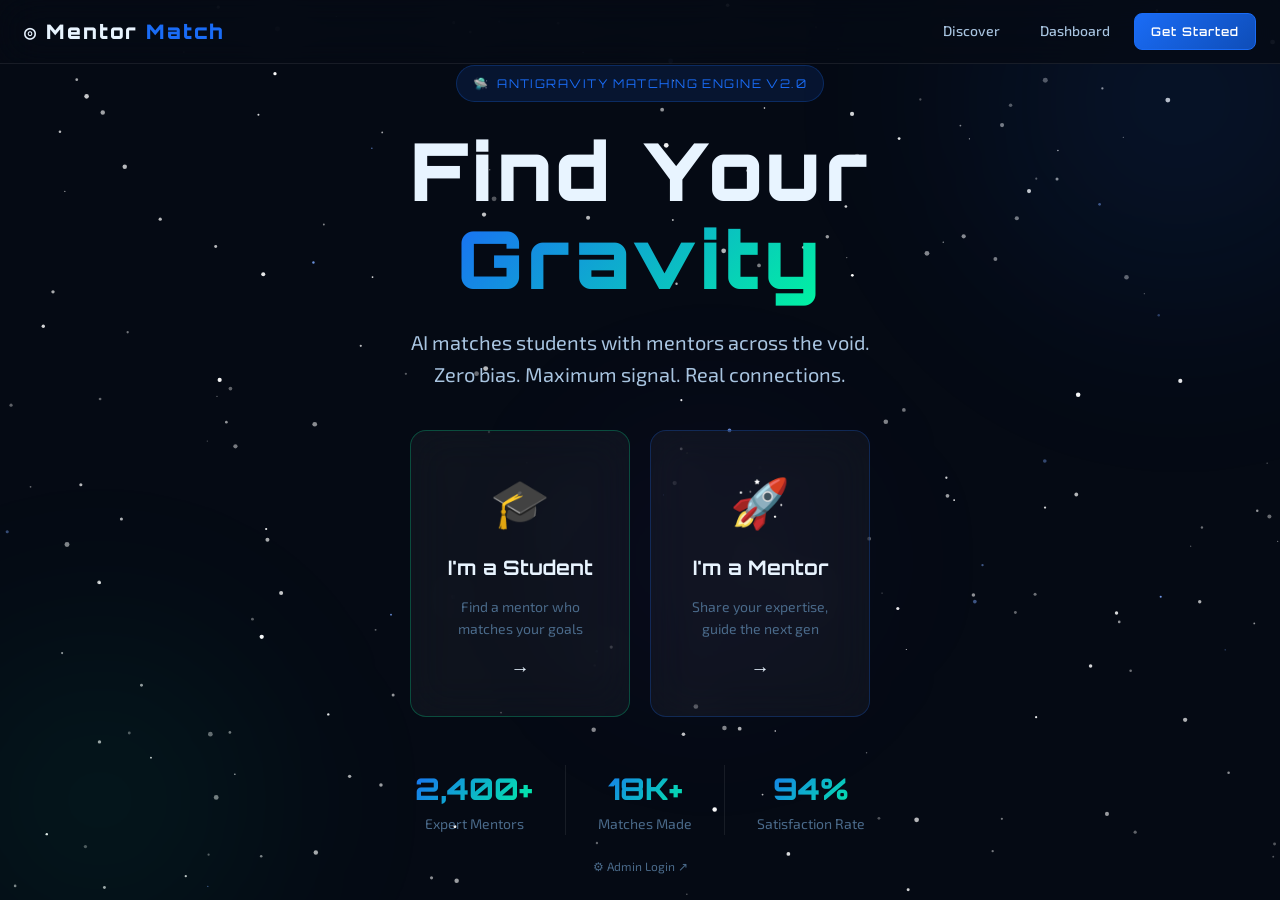
==== dashboard.html @ f8fc59b9 "cma" ====
<!DOCTYPE html>
<html lang="en">
<head>
  <meta charset="UTF-8"/>
  <meta name="viewport" content="width=device-width, initial-scale=1.0"/>
  <title>Dashboard — MentorMatch Orbit</title>
  <meta name="description" content="Your personal MentorMatch Orbit dashboard."/>
  <link rel="preconnect" href="https://fonts.googleapis.com"/>
  <link href="https://fonts.googleapis.com/css2?family=Orbitron:wght@400;600;700;800;900&family=Exo+2:wght@300;400;500;600;700&display=swap" rel="stylesheet"/>
  <link rel="stylesheet" href="styles/global.css"/>
  <link rel="stylesheet" href="styles/animations.css"/>
  <link rel="stylesheet" href="styles/components.css"/>
  <link rel="stylesheet" href="styles/dashboard.css"/>
  <link rel="stylesheet" href="styles/chat.css"/>
</head>
<body>
<a href="#main-content" class="skip-link">Skip to main content</a>
<div id="toast-container" aria-live="polite"></div>

<!-- Chat Drawer -->
<div id="chat-overlay" class="chat-overlay" aria-hidden="true"></div>
<aside id="chat-drawer" class="chat-drawer" role="dialog" aria-modal="true" aria-label="Chat">
  <div class="chat-header">
    <button class="chat-close" id="chat-close-btn" aria-label="Close chat">←</button>
    <div class="msg-avatar" id="chat-mentor-avatar" style="background:var(--deep-purple)">M</div>
    <div class="chat-mentor-info">
      <div class="chat-mentor-name" id="chat-mentor-name">Mentor</div>
      <div class="chat-mentor-role" id="chat-mentor-role"></div>
      <div class="chat-status-row">
        <span class="status-dot status-online" id="chat-status-dot"></span>
        <span style="font-size:.75rem;color:var(--stellar-muted)">Online</span>
      </div>
    </div>
    <div class="chat-header-actions">
      <button class="chat-clear-btn" id="chat-clear-btn" aria-label="Clear chat history">Clear</button>
    </div>
  </div>
  <div class="chat-messages" id="chat-messages"></div>
  <div class="chat-input-area">
    <textarea class="chat-input" id="chat-input" rows="1"
      placeholder="Type a message… (Enter to send)" aria-label="Message input"></textarea>
    <button class="chat-send-btn" id="chat-send-btn" aria-label="Send message">↗</button>
  </div>
</aside>

<!-- Header -->
<header class="site-header" role="banner">
  <a href="index.html" class="logo">◎ Mentor<span>Match</span></a>
  <nav class="site-nav" aria-label="Main navigation">
    <a href="discover.html"  class="nav-link">Discover</a>
    <a href="dashboard.html" class="nav-link active">Dashboard</a>
    <div style="position:relative">
      <button class="notif-bell" id="notif-bell" aria-label="Notifications" aria-haspopup="true">
        🔔<span class="notif-count" id="notif-count" style="display:none">0</span>
      </button>
      <div class="notif-dropdown" id="notif-dropdown" role="menu">
        <div class="notif-header">Notifications</div>
        <div id="notif-list"><div style="padding:16px;color:var(--stellar-muted);font-size:.85rem">No new notifications</div></div>
      </div>
    </div>
    <button class="btn btn-secondary btn-sm" id="logout-btn">Logout</button>
  </nav>
</header>

<div class="page-wrapper">
  <div class="app-shell">
    <!-- Sidebar -->
    <nav class="sidebar" id="sidebar" aria-label="Dashboard navigation">
      <div class="sidebar-avatar-section" id="sidebar-avatar-section">
        <div class="sidebar-avatar-wrapper">
          <div class="avatar" id="sidebar-avatar" style="background:var(--deep-purple)">U</div>
          <div class="orbit-ring" aria-hidden="true"></div>
        </div>
        <div class="sidebar-avatar-info">
          <div class="sidebar-user-name" id="sidebar-name">Loading…</div>
          <div class="sidebar-user-role" id="sidebar-role"></div>
        </div>
      </div>

      <ul class="sidebar-nav" role="list">
        <li><a href="dashboard.html" class="sidebar-nav-item active" aria-current="page">
          <span class="sidebar-nav-icon">🏠</span>
          <span class="sidebar-label">Dashboard</span>
        </a></li>
        <li><a href="discover.html" class="sidebar-nav-item">
          <span class="sidebar-nav-icon">🔭</span>
          <span class="sidebar-label">Discover</span>
        </a></li>
        <li><button class="sidebar-nav-item w-full" id="sidebar-messages-btn" style="text-align:left">
          <span class="sidebar-nav-icon">💬</span>
          <span class="sidebar-label">Messages</span>
          <span class="sidebar-nav-badge" id="sidebar-unread" style="display:none">0</span>
        </button></li>
        <li><button class="sidebar-nav-item w-full" id="sidebar-saved-btn" style="text-align:left">
          <span class="sidebar-nav-icon">★</span>
          <span class="sidebar-label">Saved Mentors</span>
        </button></li>
      </ul>

      <!-- Availability toggle (mentor only) -->
      <div id="avail-toggle-wrap" style="padding:0 16px 16px;display:none">
        <div class="divider"></div>
        <label class="toggle-switch">
          <input type="checkbox" class="toggle-input" id="avail-toggle" checked/>
          <span class="toggle-track"></span>
          <span class="toggle-label sidebar-label">Available for Mentoring</span>
        </label>
      </div>

      <button class="sidebar-collapse-btn" id="collapse-btn" aria-label="Collapse sidebar">
        <span>◀</span><span class="sidebar-label"> Collapse</span>
      </button>
    </nav>

    <!-- Main Content -->
    <main class="main-content" id="main-content">
      <!-- Welcome banner -->
      <div class="welcome-banner" id="welcome-banner">
        <div class="welcome-title">Welcome back, <span id="welcome-name">Explorer</span> 👋</div>
        <div class="welcome-sub" id="welcome-sub">Here's your mission control.</div>
        <div style="display:flex;gap:16px;margin-top:16px;flex-wrap:wrap">
          <span class="badge badge-blue" id="online-badge">
            🟢 <span id="online-mentor-count">…</span> mentors online
          </span>
          <span class="badge badge-green" id="match-badge" style="display:none">
            🎯 <span id="match-count-badge">0</span> matches found
          </span>
        </div>
      </div>

      <!-- Profile Completion -->
      <div class="completion-card" style="margin-bottom:var(--space-8)">
        <div class="completion-header">
          <h2 class="section-title" style="font-size:1rem">Profile Completion</h2>
          <span class="completion-pct" id="completion-pct">0%</span>
        </div>
        <div class="progress-track"><div class="progress-fill" id="completion-bar" style="width:0%"></div></div>
        <p style="font-size:.8rem;color:var(--stellar-muted);margin-top:8px" id="completion-hint"></p>
      </div>

      <!-- Stats row -->
      <div class="stats-grid" id="stats-grid" style="margin-bottom:var(--space-8)"></div>

      <!-- Top Match Spotlight (student only) -->
      <div id="top-match-section" style="margin-bottom:var(--space-8);display:none">
        <div class="section-header">
          <h2 class="section-title">⭐ Top Match</h2>
          <a href="discover.html" class="btn btn-secondary btn-sm">View All →</a>
        </div>
        <div id="top-match-card"></div>
      </div>

      <!-- Mentor: pending requests (mentor only) -->
      <div id="mentor-requests-section" style="margin-bottom:var(--space-8);display:none">
        <div class="section-header">
          <h2 class="section-title">📥 Connection Requests</h2>
        </div>
        <div id="mentor-requests-list"></div>
      </div>

      <!-- Saved Mentors -->
      <div id="saved-section" style="margin-bottom:var(--space-8)">
        <div class="section-header">
          <h2 class="section-title">★ Saved Mentors</h2>
          <a href="discover.html" class="btn btn-secondary btn-sm">Browse →</a>
        </div>
        <div class="saved-list" id="saved-list"></div>
      </div>

      <!-- Recent Messages -->
      <div id="messages-section" style="margin-bottom:var(--space-8)">
        <div class="section-header">
          <h2 class="section-title">💬 Recent Messages</h2>
        </div>
        <div class="msg-preview-list" id="msg-preview-list"></div>
      </div>

      <!-- Profile editor -->
      <div style="margin-bottom:var(--space-8)">
        <div class="section-header">
          <h2 class="section-title">👤 My Profile</h2>
          <button class="btn btn-secondary btn-sm" id="edit-profile-btn">Edit</button>
        </div>
        <div class="glass" style="padding:var(--space-6)" id="profile-display"></div>
      </div>
    </main>
  </div>
</div>

<script type="module">
import { requireAuth, logout } from './js/auth.js';
import { getCurrentUser, getUser, getUserList, getStudentMatches, getMentorMatches,
         saveUser, countUnread } from './js/store.js';
import { rankMentors, getLimitedMatchesWarning } from './js/matcher.js';
import { createMentorCard, showToast, createEmptyState, animateCounter, updateNotifBell } from './js/ui.js';
import { initChat } from './js/chat.js';
import { init, checkUrlParams, startStatusCycle } from './js/main.js';
import { initials, stringToColor, formatDate, timeAgo, isWithinDays } from './js/utils.js';

const user = requireAuth('index.html');
if (!user) throw new Error('Not authenticated');

await init();
checkUrlParams();
initChat();

const profile = user.profile ?? {};
const isMentor = user.role === 'mentor';

// ── Sidebar ──
document.getElementById('sidebar-avatar').textContent = initials(profile.name ?? '');
document.getElementById('sidebar-avatar').style.background = profile.avatarColor ?? stringToColor(user.email);
document.getElementById('sidebar-name').textContent = profile.name ?? user.email;
document.getElementById('sidebar-role').textContent = isMentor ? `${profile.role ?? ''} @ ${profile.company ?? ''}` : `Student · ${profile.field ?? ''}`;

// Availability toggle (mentor)
if (isMentor) {
  document.getElementById('avail-toggle-wrap').style.display = 'block';
  const tog = document.getElementById('avail-toggle');
  tog.checked = profile.onlineStatus !== 'offline';
  tog.addEventListener('change', () => {
    profile.onlineStatus = tog.checked ? 'online' : 'offline';
    user.profile = profile;
    saveUser(user);
    showToast('Status Updated', tog.checked ? 'You appear Online' : 'You appear Offline',
      tog.checked ? 'success' : 'info');
  });
}

// ── Welcome banner ──
document.getElementById('welcome-name').textContent = (profile.name ?? 'Explorer').split(' ')[0];
document.getElementById('welcome-sub').textContent = isMentor
  ? 'Your mentoring command center.'
  : 'Find your perfect mentor and launch your career.';

// Online count
const onlineCount = getUserList('mentor').filter(m => m.profile?.onlineStatus === 'online').length;
document.getElementById('online-mentor-count').textContent = onlineCount;

// ── Profile Completion ──
function calcCompletion(u) {
  const p = u.profile ?? {};
  const fields = isMentor
    ? ['name','role','company','expertise','bio','timezone','mentoringStyle']
    : ['name','field','goals','skillsWanted','bio','timezone','preferredStyle'];
  const filled = fields.filter(f => {
    const v = p[f];
    return Array.isArray(v) ? v.length > 0 : !!v;
  }).length;
  return Math.round((filled / fields.length) * 100);
}
const pct = calcCompletion(user);
document.getElementById('completion-pct').textContent = pct + '%';
document.getElementById('completion-bar').style.width = pct + '%';
document.getElementById('completion-hint').textContent = pct < 100
  ? `Complete your profile to improve match quality (${100-pct}% remaining).`
  : 'Profile complete! 🎉';

// ── Stats ──
const statsGrid = document.getElementById('stats-grid');
const mentors = getUserList('mentor');
const matches = isMentor ? getMentorMatches(user.email) : getStudentMatches(user.email);
const unread  = countUnread(user.email);

const statsData = isMentor
  ? [
      { icon:'👥', num: matches.length,  label:'Active Connections', color:'blue' },
      { icon:'💬', num: unread,           label:'Unread Messages',    color:'green' },
      { icon:'⭐', num: profile.capacity ?? 0, label:'Mentor Capacity', color:'purple' },
      { icon:'📅', num: profile.availabilityHrs ?? 0, label:'Hours / Week', color:'blue' },
    ]
  : [
      { icon:'🔭', num: mentors.length,   label:'Mentors Available',  color:'blue' },
      { icon:'🎯', num: matches.length,   label:'My Matches',         color:'green' },
      { icon:'💬', num: unread,           label:'Unread Messages',    color:'purple' },
      { icon:'★',  num: (profile.savedMentors ?? []).length, label:'Saved Mentors', color:'blue' },
    ];

for (const s of statsData) {
  const card = document.createElement('div');
  card.className = 'stat-card';
  card.innerHTML = `
    <div class="stat-icon" style="background:var(--${s.color === 'blue' ? 'nebula-blue' : s.color === 'green' ? 'aurora-green' : 'deep-purple'}-dim)">${s.icon}</div>
    <div class="stat-number" id="stat-n-${s.label.replace(/\s/g,'')}">0</div>
    <div class="stat-label">${s.label}</div>
  `;
  statsGrid.appendChild(card);
  animateCounter(card.querySelector('.stat-number'), s.num);
}

// Match count badge
if (!isMentor && matches.length > 0) {
  document.getElementById('match-badge').style.display = '';
  document.getElementById('match-count-badge').textContent = matches.length;
}

// ── Top Match (student) ──
if (!isMentor) {
  const ranked = rankMentors(user, mentors);
  if (ranked.length > 0) {
    document.getElementById('top-match-section').style.display = 'block';
    const topCard = createMentorCard(ranked[0], ranked[0].match, user);
    topCard.classList.add('spotlight-card');
    document.getElementById('top-match-card').appendChild(topCard);
    const warn = getLimitedMatchesWarning(ranked[0].match.score);
    if (warn) showToast('Limited Matches', warn, 'warning', 7000);
  }
}

// ── Mentor Requests (mentor) ──
if (isMentor) {
  document.getElementById('mentor-requests-section').style.display = 'block';
  const reqList = document.getElementById('mentor-requests-list');
  const myMatches = getMentorMatches(user.email);
  if (myMatches.length === 0) {
    reqList.appendChild(createEmptyState('No requests yet', 'Students will appear here when they connect.'));
  } else {
    myMatches.slice(0,5).forEach(m => {
      const item = document.createElement('div');
      item.className = 'saved-item';
      item.innerHTML = `
        <div class="avatar" style="background:var(--nebula-blue)">${initials(m.studentEmail)}</div>
        <div class="saved-item-info">
          <div class="saved-item-name">${m.studentEmail}</div>
          <div class="saved-item-role">${timeAgo(m.initiatedAt)} · ${m.score}% match</div>
        </div>
        <span class="badge badge-${m.status==='active'?'green':'amber'}">${m.status}</span>
      `;
      reqList.appendChild(item);
    });
  }
}

// ── Saved Mentors ──
const savedList = document.getElementById('saved-list');
const savedEmails = profile.savedMentors ?? [];
if (savedEmails.length === 0) {
  savedList.appendChild(createEmptyState('No saved mentors yet', 'Bookmark mentors on the Discover page.'));
} else {
  savedEmails.forEach(email => {
    const mentor = getUser(email);
    if (!mentor) return;
    const mp = mentor.profile ?? mentor;
    const item = document.createElement('div');
    item.className = 'saved-item';
    item.innerHTML = `
      <div class="avatar" style="background:${mp.avatarColor ?? 'var(--nebula-blue)'}">${initials(mp.name)}</div>
      <div class="saved-item-info">
        <div class="saved-item-name">${mp.name}</div>
        <div class="saved-item-role">${mp.role ?? ''} @ ${mp.company ?? ''}</div>
      </div>
      <button class="btn btn-primary btn-sm chat-saved-btn" data-email="${email}" aria-label="Message ${mp.name}">💬</button>
    `;
    item.querySelector('.chat-saved-btn').addEventListener('click', () => {
      document.dispatchEvent(new CustomEvent('openChat', { detail: { mentorEmail: email } }));
    });
    savedList.appendChild(item);
  });
}

// ── Recent Messages ──
const msgList = document.getElementById('msg-preview-list');
const { read: storeRead } = (() => {
  // Inline read since we need raw access
  function read(key, fb = null) {
    try { const r = localStorage.getItem(key); return r ? JSON.parse(r) : fb; } catch { return fb; }
  }
  return { read };
})();
const allThreads = storeRead('mm_messages', {});
const userThreads = Object.entries(allThreads).filter(([tid]) => tid.includes(user.email.toLowerCase()));
if (userThreads.length === 0) {
  msgList.appendChild(createEmptyState('No messages yet', 'Send a message to a mentor to get started.'));
} else {
  userThreads.slice(0, 5).forEach(([tid, msgs]) => {
    const last = msgs[msgs.length - 1];
    if (!last) return;
    const otherEmail = tid.replace(user.email.toLowerCase(), '').replace('__','');
    const other = getUser(otherEmail);
    const op = other?.profile ?? other ?? {};
    const unreadCount = msgs.filter(m => m.senderEmail !== user.email && !m.read).length;
    const item = document.createElement('div');
    item.className = 'msg-preview-item';
    item.innerHTML = `
      <div class="avatar" style="background:${op.avatarColor ?? 'var(--deep-purple)'}">${initials(op.name ?? otherEmail)}</div>
      <div class="msg-preview-text">
        <div class="msg-preview-name">${op.name ?? otherEmail}${unreadCount ? `<span class="badge badge-red" style="margin-left:8px">${unreadCount}</span>` : ''}</div>
        <div class="msg-preview-excerpt">${last.text ?? ''}</div>
      </div>
      <div class="msg-preview-time">${timeAgo(last.sentAt)}</div>
    `;
    item.addEventListener('click', () => {
      document.dispatchEvent(new CustomEvent('openChat', { detail: { mentorEmail: otherEmail } }));
    });
    msgList.appendChild(item);
  });
}

// ── Profile display (inline-editable) ──
const profileDisplay = document.getElementById('profile-display');
profileDisplay.innerHTML = `
  <div style="display:flex;align-items:center;gap:16px;margin-bottom:20px">
    <div class="avatar avatar-lg" style="background:${profile.avatarColor ?? stringToColor(user.email)}">${initials(profile.name ?? '')}</div>
    <div>
      <div style="font-family:var(--font-heading);font-size:1.1rem;color:var(--stellar-white)">${profile.name ?? ''}</div>
      <div style="font-size:.85rem;color:var(--stellar-muted)">${user.email}</div>
      ${isWithinDays(user.updatedAt, 7) ? '<span class="badge badge-green" style="margin-top:4px">Active this week</span>' : ''}
    </div>
  </div>
  <div style="display:grid;grid-template-columns:1fr 1fr;gap:12px;font-size:.9rem">
    ${isMentor ? `
      <div><span style="color:var(--stellar-muted)">Role:</span> <strong>${profile.role ?? '—'}</strong></div>
      <div><span style="color:var(--stellar-muted)">Company:</span> <strong>${profile.company ?? '—'}</strong></div>
      <div><span style="color:var(--stellar-muted)">Experience:</span> <strong>${profile.yearsExp ?? 0} years</strong></div>
      <div><span style="color:var(--stellar-muted)">Capacity:</span> <strong>${profile.capacity ?? 0} mentees</strong></div>
    ` : `
      <div><span style="color:var(--stellar-muted)">Field:</span> <strong>${profile.field ?? '—'}</strong></div>
      <div><span style="color:var(--stellar-muted)">Year:</span> <strong>${profile.year ?? '—'}</strong></div>
      <div><span style="color:var(--stellar-muted)">Availability:</span> <strong>${profile.availabilityHrs ?? 0}h/week</strong></div>
      <div><span style="color:var(--stellar-muted)">Style:</span> <strong>${profile.preferredStyle ?? '—'}</strong></div>
    `}
    <div style="grid-column:1/-1"><span style="color:var(--stellar-muted)">Timezone:</span> <strong>${profile.timezone ?? '—'}</strong></div>
    <div style="grid-column:1/-1"><span style="color:var(--stellar-muted)">Bio:</span> <span style="color:var(--stellar-dim)">${profile.bio ?? '—'}</span></div>
  </div>
`;

// Edit profile button → redirect to register pre-filled (simplified)
document.getElementById('edit-profile-btn').addEventListener('click', () => {
  showToast('Edit Profile', 'Inline editing coming in Phase 2. You can re-register to update.', 'info', 5000);
});

// ── Sidebar collapse ──
document.getElementById('collapse-btn').addEventListener('click', () => {
  document.getElementById('sidebar').classList.toggle('collapsed');
});

// ── Notification bell ──
document.getElementById('notif-bell').addEventListener('click', () => {
  document.getElementById('notif-dropdown').classList.toggle('open');
});
document.addEventListener('click', (e) => {
  if (!e.target.closest('#notif-bell') && !e.target.closest('#notif-dropdown')) {
    document.getElementById('notif-dropdown').classList.remove('open');
  }
});

// ── Logout ──
document.getElementById('logout-btn').addEventListener('click', () => logout());

// ── Notification bell count ──
updateNotifBell(countUnread(user.email));
const unreadBadge = document.getElementById('sidebar-unread');
if (unread > 0) { unreadBadge.style.display = 'flex'; unreadBadge.textContent = unread; }
</script>
</body>
</html>
---- styles/global.css ----
/* ═══════════════════════════════════════════════════════════════
   global.css — ANTIGRAVITY Design System
   MentorMatch Orbit — Zero-gravity space UI
   ═══════════════════════════════════════════════════════════════ */

/* ── Google Fonts ── */
@import url('https://fonts.googleapis.com/css2?family=Orbitron:wght@400;500;600;700;800;900&family=Exo+2:ital,wght@0,300;0,400;0,500;0,600;0,700;1,400&display=swap');

/* ── Design Tokens ── */
:root {
  /* Colors */
  --void-black:      #050a14;
  --void-black-2:    #080f1e;
  --void-black-3:    #0d1526;
  --nebula-blue:     #1a6cf6;
  --nebula-blue-dim: #1a6cf620;
  --nebula-blue-glow:#1a6cf640;
  --aurora-green:    #00f5a0;
  --aurora-green-dim:#00f5a020;
  --aurora-green-glow:#00f5a040;
  --stellar-white:   #e8f4ff;
  --stellar-dim:     #a8c4e0;
  --stellar-muted:   #4a6a8a;
  --deep-purple:     #7c3aed;
  --deep-purple-dim: #7c3aed20;
  --deep-purple-glow:#7c3aed40;
  --danger-red:      #ff4560;
  --warning-amber:   #f59e0b;
  --glass-bg:        rgba(255,255,255,0.04);
  --glass-border:    rgba(255,255,255,0.08);
  --glass-hover:     rgba(255,255,255,0.08);

  /* Typography */
  --font-heading: 'Orbitron', 'Courier New', monospace;
  --font-body:    'Exo 2', 'Arial', sans-serif;

  /* Font sizes */
  --text-xs:   0.75rem;    /* 12px */
  --text-sm:   0.875rem;   /* 14px */
  --text-base: 1rem;       /* 16px */
  --text-lg:   1.125rem;   /* 18px */
  --text-xl:   1.25rem;    /* 20px */
  --text-2xl:  1.5rem;     /* 24px */
  --text-3xl:  1.875rem;   /* 30px */
  --text-4xl:  2.25rem;    /* 36px */
  --text-5xl:  3rem;       /* 48px */
  --text-6xl:  3.75rem;    /* 60px */

  /* Spacing */
  --space-1:   0.25rem;
  --space-2:   0.5rem;
  --space-3:   0.75rem;
  --space-4:   1rem;
  --space-5:   1.25rem;
  --space-6:   1.5rem;
  --space-8:   2rem;
  --space-10:  2.5rem;
  --space-12:  3rem;
  --space-16:  4rem;
  --space-20:  5rem;
  --space-24:  6rem;

  /* Border radius */
  --radius-sm:  4px;
  --radius-md:  8px;
  --radius-lg:  12px;
  --radius-xl:  16px;
  --radius-2xl: 24px;
  --radius-full: 9999px;

  /* Shadows */
  --shadow-glow-blue:   0 0 20px var(--nebula-blue-glow), 0 0 60px var(--nebula-blue-dim);
  --shadow-glow-green:  0 0 20px var(--aurora-green-glow), 0 0 60px var(--aurora-green-dim);
  --shadow-glow-purple: 0 0 20px var(--deep-purple-glow), 0 0 60px var(--deep-purple-dim);
  --shadow-card:        0 8px 32px rgba(0,0,0,0.4), 0 2px 8px rgba(0,0,0,0.2);
  --shadow-card-hover:  0 20px 60px rgba(0,0,0,0.6), 0 0 40px var(--nebula-blue-dim);

  /* Transitions */
  --transition-fast:   0.15s cubic-bezier(.4,0,.2,1);
  --transition-base:   0.25s cubic-bezier(.4,0,.2,1);
  --transition-slow:   0.45s cubic-bezier(.4,0,.2,1);
  --transition-bounce: 0.35s cubic-bezier(.34,1.56,.64,1);

  /* Z-index layers */
  --z-base:    1;
  --z-dropdown:10;
  --z-sidebar: 20;
  --z-modal:   50;
  --z-overlay: 49;
  --z-toast:   100;
}

/* ── CSS Reset ── */
*, *::before, *::after {
  box-sizing: border-box;
  margin: 0;
  padding: 0;
}

html {
  scroll-behavior: smooth;
  -webkit-text-size-adjust: 100%;
  tab-size: 4;
}

body {
  font-family: var(--font-body);
  font-size: var(--text-base);
  line-height: 1.6;
  color: var(--stellar-white);
  background-color: var(--void-black);
  min-height: 100vh;
  overflow-x: hidden;
  -webkit-font-smoothing: antialiased;
  -moz-osx-font-smoothing: grayscale;
}

/* ── Skip-to-content (Accessibility) ── */
.skip-link {
  position: absolute;
  top: -100%;
  left: var(--space-4);
  background: var(--nebula-blue);
  color: var(--stellar-white);
  padding: var(--space-2) var(--space-4);
  border-radius: var(--radius-md);
  font-family: var(--font-body);
  font-weight: 600;
  z-index: var(--z-toast);
  transition: top var(--transition-fast);
  text-decoration: none;
}
.skip-link:focus {
  top: var(--space-4);
}

/* ── Typography ── */
h1, h2, h3, h4, h5, h6 {
  font-family: var(--font-heading);
  font-weight: 700;
  line-height: 1.2;
  letter-spacing: 0.05em;
  color: var(--stellar-white);
}

h1 { font-size: var(--text-4xl); }
h2 { font-size: var(--text-3xl); }
h3 { font-size: var(--text-2xl); }
h4 { font-size: var(--text-xl); }
h5 { font-size: var(--text-lg); }
h6 { font-size: var(--text-base); }

p {
  color: var(--stellar-dim);
  line-height: 1.7;
}

a {
  color: var(--nebula-blue);
  text-decoration: none;
  transition: color var(--transition-fast);
}
a:hover { color: var(--aurora-green); }
a:focus-visible {
  outline: 2px solid var(--nebula-blue);
  outline-offset: 3px;
  border-radius: var(--radius-sm);
}

ul, ol { list-style: none; }

img, video, canvas { display: block; max-width: 100%; }

button, input, select, textarea {
  font-family: inherit;
  font-size: inherit;
}

button {
  cursor: pointer;
  border: none;
  background: none;
}
button:focus-visible {
  outline: 2px solid var(--nebula-blue);
  outline-offset: 3px;
}

input, select, textarea {
  background: var(--glass-bg);
  border: 1px solid var(--glass-border);
  color: var(--stellar-white);
  border-radius: var(--radius-md);
  padding: var(--space-3) var(--space-4);
  transition: border-color var(--transition-fast), box-shadow var(--transition-fast);
  width: 100%;
}
input::placeholder,
textarea::placeholder {
  color: var(--stellar-muted);
}
input:focus,
select:focus,
textarea:focus {
  outline: none;
  border-color: var(--nebula-blue);
  box-shadow: 0 0 0 3px var(--nebula-blue-dim);
}
input[aria-invalid="true"],
textarea[aria-invalid="true"],
select[aria-invalid="true"] {
  border-color: var(--danger-red);
  box-shadow: 0 0 0 3px rgba(255,69,96,0.2);
}
select option {
  background: var(--void-black-3);
  color: var(--stellar-white);
}

label {
  display: block;
  font-size: var(--text-sm);
  font-weight: 500;
  color: var(--stellar-dim);
  margin-bottom: var(--space-2);
  letter-spacing: 0.03em;
}

/* ── Scrollbar ── */
::-webkit-scrollbar { width: 6px; height: 6px; }
::-webkit-scrollbar-track { background: var(--void-black-2); }
::-webkit-scrollbar-thumb {
  background: var(--stellar-muted);
  border-radius: var(--radius-full);
}
::-webkit-scrollbar-thumb:hover { background: var(--nebula-blue); }

/* ── Selection ── */
::selection {
  background: var(--nebula-blue-glow);
  color: var(--stellar-white);
}

/* ── Layout Utilities ── */
.container {
  width: 100%;
  max-width: 1400px;
  margin: 0 auto;
  padding: 0 var(--space-6);
}

.flex       { display: flex; }
.flex-col   { flex-direction: column; }
.items-center  { align-items: center; }
.justify-between { justify-content: space-between; }
.justify-center  { justify-content: center; }
.gap-2  { gap: var(--space-2); }
.gap-3  { gap: var(--space-3); }
.gap-4  { gap: var(--space-4); }
.gap-6  { gap: var(--space-6); }
.gap-8  { gap: var(--space-8); }

.grid { display: grid; }

.text-center { text-align: center; }
.text-right  { text-align: right; }

.w-full  { width: 100%; }
.h-full  { height: 100%; }
.hidden  { display: none !important; }
.sr-only {
  position: absolute;
  width: 1px; height: 1px;
  padding: 0; margin: -1px;
  overflow: hidden; clip: rect(0,0,0,0);
  white-space: nowrap; border: 0;
}

/* ── Glass Panel ── */
.glass {
  background: var(--glass-bg);
  backdrop-filter: blur(20px);
  -webkit-backdrop-filter: blur(20px);
  border: 1px solid var(--glass-border);
  border-radius: var(--radius-xl);
}

/* ── Divider ── */
.divider {
  height: 1px;
  background: linear-gradient(90deg, transparent, var(--glass-border), transparent);
  margin: var(--space-6) 0;
}

/* ── Badge ── */
.badge {
  display: inline-flex;
  align-items: center;
  gap: var(--space-1);
  padding: var(--space-1) var(--space-3);
  border-radius: var(--radius-full);
  font-size: var(--text-xs);
  font-weight: 600;
  letter-spacing: 0.05em;
  text-transform: uppercase;
}
.badge-blue   { background: var(--nebula-blue-dim); color: var(--nebula-blue); border: 1px solid var(--nebula-blue-glow); }
.badge-green  { background: var(--aurora-green-dim); color: var(--aurora-green); border: 1px solid var(--aurora-green-glow); }
.badge-purple { background: var(--deep-purple-dim); color: var(--deep-purple); border: 1px solid var(--deep-purple-glow); }
.badge-red    { background: rgba(255,69,96,0.15); color: var(--danger-red); border: 1px solid rgba(255,69,96,0.3); }
.badge-amber  { background: rgba(245,158,11,0.15); color: var(--warning-amber); border: 1px solid rgba(245,158,11,0.3); }

/* ── Chip / Tag ── */
.chip {
  display: inline-flex;
  align-items: center;
  gap: var(--space-1);
  padding: 2px var(--space-3);
  background: var(--glass-bg);
  border: 1px solid var(--glass-border);
  border-radius: var(--radius-full);
  font-size: var(--text-xs);
  color: var(--stellar-dim);
  transition: all var(--transition-fast);
  cursor: pointer;
  user-select: none;
}
.chip:hover, .chip.active {
  background: var(--nebula-blue-dim);
  border-color: var(--nebula-blue);
  color: var(--nebula-blue);
}
.chip.highlight {
  background: var(--aurora-green-dim);
  border-color: var(--aurora-green);
  color: var(--aurora-green);
}

/* ── Avatar ── */
.avatar {
  width: 48px; height: 48px;
  border-radius: var(--radius-full);
  display: flex; align-items: center; justify-content: center;
  font-family: var(--font-heading);
  font-weight: 700;
  font-size: var(--text-sm);
  color: var(--stellar-white);
  flex-shrink: 0;
  position: relative;
}
.avatar-lg { width: 72px; height: 72px; font-size: var(--text-xl); }
.avatar-xl { width: 96px; height: 96px; font-size: var(--text-2xl); }

/* ── Status Dot ── */
.status-dot {
  width: 10px; height: 10px;
  border-radius: var(--radius-full);
  border: 2px solid var(--void-black);
  flex-shrink: 0;
}
.status-online  { background: var(--aurora-green); }
.status-away    { background: var(--warning-amber); }
.status-offline { background: var(--stellar-muted); }

/* ── Progress Bar ── */
.progress-track {
  height: 4px;
  background: var(--glass-border);
  border-radius: var(--radius-full);
  overflow: hidden;
}
.progress-fill {
  height: 100%;
  border-radius: var(--radius-full);
  background: linear-gradient(90deg, var(--nebula-blue), var(--aurora-green));
  transition: width 0.8s cubic-bezier(.4,0,.2,1);
}

/* ── Notification Bell ── */
.notif-bell {
  position: relative;
  display: inline-flex;
  align-items: center;
  justify-content: center;
  width: 40px; height: 40px;
  border-radius: var(--radius-full);
  background: var(--glass-bg);
  border: 1px solid var(--glass-border);
  color: var(--stellar-dim);
  transition: all var(--transition-fast);
  cursor: pointer;
}
.notif-bell:hover {
  color: var(--stellar-white);
  border-color: var(--nebula-blue);
  box-shadow: var(--shadow-glow-blue);
}
.notif-count {
  position: absolute;
  top: -4px; right: -4px;
  min-width: 18px; height: 18px;
  background: var(--danger-red);
  color: #fff;
  border-radius: var(--radius-full);
  font-size: 10px;
  font-weight: 700;
  display: flex; align-items: center; justify-content: center;
  padding: 0 4px;
  border: 2px solid var(--void-black);
}

/* ── Toast Container ── */
#toast-container {
  position: fixed;
  bottom: var(--space-6);
  right: var(--space-6);
  z-index: var(--z-toast);
  display: flex;
  flex-direction: column;
  gap: var(--space-3);
  pointer-events: none;
}

/* ── Site Header ── */
.site-header {
  position: fixed;
  top: 0; left: 0; right: 0;
  height: 64px;
  z-index: var(--z-sidebar);
  background: rgba(5,10,20,0.8);
  backdrop-filter: blur(20px);
  border-bottom: 1px solid var(--glass-border);
  display: flex;
  align-items: center;
  padding: 0 var(--space-6);
  gap: var(--space-4);
}

.logo {
  font-family: var(--font-heading);
  font-weight: 900;
  font-size: var(--text-xl);
  color: var(--stellar-white);
  text-decoration: none;
  display: flex;
  align-items: center;
  gap: var(--space-2);
  letter-spacing: 0.1em;
}
.logo span { color: var(--nebula-blue); }

.site-nav {
  display: flex;
  align-items: center;
  gap: var(--space-2);
  margin-left: auto;
}
.nav-link {
  padding: var(--space-2) var(--space-4);
  border-radius: var(--radius-md);
  color: var(--stellar-dim);
  font-size: var(--text-sm);
  font-weight: 500;
  transition: all var(--transition-fast);
  text-decoration: none;
}
.nav-link:hover, .nav-link.active {
  color: var(--stellar-white);
  background: var(--glass-bg);
}
.nav-link.active { color: var(--nebula-blue); }

/* ── Page Wrapper (with fixed header) ── */
.page-wrapper {
  padding-top: 64px;
  min-height: 100vh;
}

/* ── Form Group ── */
.form-group { margin-bottom: var(--space-5); }
.form-hint {
  font-size: var(--text-xs);
  color: var(--stellar-muted);
  margin-top: var(--space-1);
}
.form-error {
  font-size: var(--text-xs);
  color: var(--danger-red);
  margin-top: var(--space-1);
  display: none;
}
.form-error.visible { display: block; }
.char-counter {
  font-size: var(--text-xs);
  color: var(--stellar-muted);
  text-align: right;
  margin-top: var(--space-1);
}
.char-counter.ok    { color: var(--aurora-green); }
.char-counter.warn  { color: var(--warning-amber); }
.char-counter.error { color: var(--danger-red); }

/* ── Responsive Breakpoints ── */
@media (max-width: 1200px) {
  .container { padding: 0 var(--space-4); }
  h1 { font-size: var(--text-3xl); }
}

@media (max-width: 768px) {
  h1 { font-size: var(--text-2xl); }
  h2 { font-size: var(--text-xl); }
  .site-header { padding: 0 var(--space-4); }
}

@media (max-width: 480px) {
  h1 { font-size: var(--text-xl); }
  .container { padding: 0 var(--space-3); }
}
---- styles/animations.css ----
/* ═══════════════════════════════════════════════════════════════
   animations.css — ANTIGRAVITY Keyframes & Motion System
   ═══════════════════════════════════════════════════════════════ */

/* ─────────────────────────────────────
   FLOAT / LEVITATION
   ───────────────────────────────────── */
@keyframes float {
  0%, 100% { transform: translateY(0px); }
  50%       { transform: translateY(-12px); }
}

@keyframes float-slow {
  0%, 100% { transform: translateY(0px); }
  50%       { transform: translateY(-6px); }
}

@keyframes float-fast {
  0%, 100% { transform: translateY(0px) rotate(0deg); }
  33%       { transform: translateY(-10px) rotate(1deg); }
  66%       { transform: translateY(-5px) rotate(-1deg); }
}

.float        { animation: float       4s ease-in-out infinite; }
.float-slow   { animation: float-slow  6s ease-in-out infinite; }
.float-fast   { animation: float-fast  3s ease-in-out infinite; }

/* ─────────────────────────────────────
   ORBITAL RING SPIN
   ───────────────────────────────────── */
@keyframes orbit {
  from { transform: rotate(0deg); }
  to   { transform: rotate(360deg); }
}

@keyframes orbit-reverse {
  from { transform: rotate(360deg); }
  to   { transform: rotate(0deg); }
}

@keyframes orbit-slow {
  from { transform: rotate(0deg); }
  to   { transform: rotate(360deg); }
}

.orbit-ring {
  position: absolute;
  inset: -8px;
  border-radius: 50%;
  border: 2px solid transparent;
  border-top-color: var(--nebula-blue);
  border-right-color: var(--aurora-green);
  animation: orbit 8s linear infinite;
  pointer-events: none;
}

.orbit-ring-2 {
  position: absolute;
  inset: -14px;
  border-radius: 50%;
  border: 1px solid transparent;
  border-bottom-color: var(--deep-purple);
  border-left-color: var(--nebula-blue);
  animation: orbit-reverse 12s linear infinite;
  pointer-events: none;
}

.orbit-ring-purple {
  border-top-color: var(--deep-purple);
  border-right-color: var(--nebula-blue);
}

/* ─────────────────────────────────────
   PULSE GLOW
   ───────────────────────────────────── */
@keyframes pulse-glow-blue {
  0%, 100% { box-shadow: 0 0 10px var(--nebula-blue-dim); }
  50%       { box-shadow: 0 0 30px var(--nebula-blue-glow), 0 0 60px var(--nebula-blue-dim); }
}

@keyframes pulse-glow-green {
  0%, 100% { box-shadow: 0 0 10px var(--aurora-green-dim); }
  50%       { box-shadow: 0 0 30px var(--aurora-green-glow), 0 0 60px var(--aurora-green-dim); }
}

@keyframes pulse-glow-purple {
  0%, 100% { box-shadow: 0 0 10px var(--deep-purple-dim); }
  50%       { box-shadow: 0 0 30px var(--deep-purple-glow), 0 0 60px var(--deep-purple-dim); }
}

@keyframes pulse-dot {
  0%, 100% { opacity: 1; transform: scale(1); }
  50%       { opacity: 0.5; transform: scale(1.4); }
}

.pulse-blue   { animation: pulse-glow-blue   3s ease-in-out infinite; }
.pulse-green  { animation: pulse-glow-green  3s ease-in-out infinite; }
.pulse-purple { animation: pulse-glow-purple 3s ease-in-out infinite; }
.pulse-dot    { animation: pulse-dot 1.5s ease-in-out infinite; }

/* ─────────────────────────────────────
   WARP SPEED LOADING BAR
   ───────────────────────────────────── */
@keyframes warp {
  0%   { transform: translateX(-100%); }
  100% { transform: translateX(100%); }
}

.warp-bar {
  overflow: hidden;
  position: relative;
  height: 3px;
  background: var(--glass-border);
  border-radius: var(--radius-full);
}
.warp-bar::after {
  content: '';
  position: absolute;
  top: 0; left: 0;
  width: 50%;
  height: 100%;
  background: linear-gradient(90deg, transparent, var(--nebula-blue), var(--aurora-green), transparent);
  animation: warp 1.5s ease-in-out infinite;
}

/* ─────────────────────────────────────
   STAR DRIFT (CSS fallback)
   ───────────────────────────────────── */
@keyframes star-drift {
  from { transform: translateY(0); opacity: 0.8; }
  to   { transform: translateY(100vh); opacity: 0; }
}

/* ─────────────────────────────────────
   FADE IN / SLIDE IN
   ───────────────────────────────────── */
@keyframes fade-in {
  from { opacity: 0; }
  to   { opacity: 1; }
}

@keyframes fade-up {
  from { opacity: 0; transform: translateY(20px); }
  to   { opacity: 1; transform: translateY(0); }
}

@keyframes fade-down {
  from { opacity: 0; transform: translateY(-20px); }
  to   { opacity: 1; transform: translateY(0); }
}

@keyframes slide-in-right {
  from { transform: translateX(100%); }
  to   { transform: translateX(0); }
}

@keyframes slide-out-right {
  from { transform: translateX(0); }
  to   { transform: translateX(100%); }
}

@keyframes slide-in-left {
  from { transform: translateX(-100%); }
  to   { transform: translateX(0); }
}

@keyframes scale-in {
  from { opacity: 0; transform: scale(0.8); }
  to   { opacity: 1; transform: scale(1); }
}

.fade-in    { animation: fade-in    var(--transition-base) ease forwards; }
.fade-up    { animation: fade-up    0.4s ease forwards; }
.fade-down  { animation: fade-down  0.4s ease forwards; }
.scale-in   { animation: scale-in   0.3s var(--transition-bounce) forwards; }

/* ─────────────────────────────────────
   ZERO-GRAVITY BOUNCE ON CLICK
   ───────────────────────────────────── */
@keyframes gravity-bounce {
  0%   { transform: scale(1) translateY(0); }
  30%  { transform: scale(0.95) translateY(2px); }
  60%  { transform: scale(1.05) translateY(-4px); }
  80%  { transform: scale(0.98) translateY(1px); }
  100% { transform: scale(1) translateY(0); }
}

.gravity-bounce {
  animation: gravity-bounce 0.4s cubic-bezier(.34,1.56,.64,1);
}

/* ─────────────────────────────────────
   CARD FLOAT ANIMATION (staggered)
   ───────────────────────────────────── */
.mentor-card {
  animation: fade-up 0.5s ease forwards;
  animation-fill-mode: both;
}
.mentor-card:nth-child(1)  { animation-delay: 0.05s; }
.mentor-card:nth-child(2)  { animation-delay: 0.1s; }
.mentor-card:nth-child(3)  { animation-delay: 0.15s; }
.mentor-card:nth-child(4)  { animation-delay: 0.2s; }
.mentor-card:nth-child(5)  { animation-delay: 0.25s; }
.mentor-card:nth-child(6)  { animation-delay: 0.3s; }

/* ─────────────────────────────────────
   SVG SCORE RING ANIMATION
   ───────────────────────────────────── */
@keyframes draw-ring {
  from { stroke-dashoffset: 251; }
  /* to value set dynamically via JS */
}

.score-ring-path {
  animation: draw-ring 1.2s cubic-bezier(.4,0,.2,1) forwards;
  animation-delay: 0.3s;
}

/* ─────────────────────────────────────
   TOAST ANIMATIONS
   ───────────────────────────────────── */
@keyframes toast-in {
  from { opacity: 0; transform: translateX(100%) scale(0.9); }
  to   { opacity: 1; transform: translateX(0) scale(1); }
}

@keyframes toast-out {
  from { opacity: 1; transform: translateX(0) scale(1); }
  to   { opacity: 0; transform: translateX(100%) scale(0.9); }
}

.toast-enter { animation: toast-in  0.35s cubic-bezier(.34,1.56,.64,1) forwards; }
.toast-exit  { animation: toast-out 0.25s ease forwards; }

/* ─────────────────────────────────────
   NEBULA BACKGROUND SHIMMER
   ───────────────────────────────────── */
@keyframes nebula-shift {
  0%   { background-position: 0% 50%; }
  50%  { background-position: 100% 50%; }
  100% { background-position: 0% 50%; }
}

.nebula-bg {
  background: linear-gradient(135deg,
    var(--void-black) 0%,
    #0a1628 30%,
    #0d1a3a 60%,
    var(--void-black) 100%
  );
  background-size: 400% 400%;
  animation: nebula-shift 15s ease infinite;
}

/* ─────────────────────────────────────
   STEP INDICATOR (registration)
   ───────────────────────────────────── */
@keyframes step-pulse {
  0%, 100% {
    box-shadow: 0 0 0 0 var(--nebula-blue-glow);
  }
  50% {
    box-shadow: 0 0 0 8px var(--nebula-blue-dim);
  }
}

.step-dot.active {
  animation: step-pulse 2s ease-in-out infinite;
}

/* ─────────────────────────────────────
   UNREAD MESSAGE DOT (red pulse)
   ───────────────────────────────────── */
@keyframes unread-pulse {
  0%, 100% {
    box-shadow: 0 0 0 0 rgba(255,69,96,0.6);
    transform: scale(1);
  }
  50% {
    box-shadow: 0 0 0 6px rgba(255,69,96,0);
    transform: scale(1.1);
  }
}

.unread-dot {
  width: 10px; height: 10px;
  background: var(--danger-red);
  border-radius: 50%;
  position: absolute;
  top: -3px; right: -3px;
  animation: unread-pulse 1.5s ease-in-out infinite;
}

/* ─────────────────────────────────────
   FORM STEP TRANSITIONS
   ───────────────────────────────────── */
@keyframes step-slide-in {
  from { opacity: 0; transform: translateX(40px); }
  to   { opacity: 1; transform: translateX(0); }
}

@keyframes step-slide-out {
  from { opacity: 1; transform: translateX(0); }
  to   { opacity: 0; transform: translateX(-40px); }
}

.step-active {
  animation: step-slide-in 0.35s cubic-bezier(.4,0,.2,1) forwards;
}

/* ─────────────────────────────────────
   HOVER REPEL (set by JS, CSS handles transition)
   ───────────────────────────────────── */
.repel-card {
  transition: transform 0.2s cubic-bezier(.4,0,.2,1),
              box-shadow 0.2s cubic-bezier(.4,0,.2,1);
  will-change: transform;
}

/* ─────────────────────────────────────
   AVAILABILITY BADGE PULSE
   ───────────────────────────────────── */
@keyframes avail-glow {
  0%, 100% { opacity: 1; }
  50%       { opacity: 0.6; }
}

.avail-active {
  animation: avail-glow 2s ease-in-out infinite;
}
---- styles/components.css ----
/* ═══════════════════════════════════════════════════
   components.css — Buttons, Cards, Forms, Badges
   ═══════════════════════════════════════════════════ */

/* ── Buttons ── */
.btn {
  display: inline-flex;
  align-items: center;
  justify-content: center;
  gap: var(--space-2);
  padding: var(--space-3) var(--space-6);
  border-radius: var(--radius-md);
  font-family: var(--font-heading);
  font-size: var(--text-sm);
  font-weight: 600;
  letter-spacing: 0.08em;
  cursor: pointer;
  border: 1px solid transparent;
  transition: all var(--transition-bounce);
  text-decoration: none;
  white-space: nowrap;
  position: relative;
  overflow: hidden;
  user-select: none;
}
.btn:active { animation: gravity-bounce 0.4s cubic-bezier(.34,1.56,.64,1); }

.btn-primary {
  background: linear-gradient(135deg, var(--nebula-blue), #0e4db8);
  color: #fff;
  border-color: var(--nebula-blue);
}
.btn-primary:hover {
  background: linear-gradient(135deg, #2a7cff, var(--nebula-blue));
  box-shadow: var(--shadow-glow-blue);
  transform: translateY(-2px);
}

.btn-secondary {
  background: var(--glass-bg);
  color: var(--stellar-white);
  border-color: var(--glass-border);
  backdrop-filter: blur(10px);
}
.btn-secondary:hover {
  background: var(--glass-hover);
  border-color: var(--nebula-blue);
  transform: translateY(-2px);
}

.btn-green {
  background: linear-gradient(135deg, var(--aurora-green), #00c47a);
  color: var(--void-black);
  border-color: var(--aurora-green);
  font-weight: 700;
}
.btn-green:hover {
  box-shadow: var(--shadow-glow-green);
  transform: translateY(-2px);
}

.btn-purple {
  background: linear-gradient(135deg, var(--deep-purple), #5b21b6);
  color: #fff;
  border-color: var(--deep-purple);
}
.btn-purple:hover {
  box-shadow: var(--shadow-glow-purple);
  transform: translateY(-2px);
}

.btn-danger {
  background: rgba(255,69,96,0.15);
  color: var(--danger-red);
  border-color: rgba(255,69,96,0.3);
}
.btn-danger:hover {
  background: rgba(255,69,96,0.25);
  box-shadow: 0 0 20px rgba(255,69,96,0.3);
}

.btn-sm {
  padding: var(--space-2) var(--space-4);
  font-size: var(--text-xs);
}
.btn-lg {
  padding: var(--space-4) var(--space-8);
  font-size: var(--text-base);
}
.btn-icon {
  padding: var(--space-2);
  width: 36px; height: 36px;
  border-radius: var(--radius-md);
}
.btn:disabled {
  opacity: 0.4;
  cursor: not-allowed;
  transform: none !important;
}

/* Shimmer effect on primary buttons */
.btn-primary::after {
  content: '';
  position: absolute;
  top: -50%; left: -75%;
  width: 50%; height: 200%;
  background: rgba(255,255,255,0.15);
  transform: skewX(-20deg);
  transition: left 0.5s;
}
.btn-primary:hover::after { left: 150%; }

/* ── Mentor Card ── */
.mentor-card {
  background: var(--glass-bg);
  backdrop-filter: blur(20px);
  border: 1px solid var(--glass-border);
  border-radius: var(--radius-xl);
  padding: var(--space-6);
  position: relative;
  transition: all var(--transition-bounce);
  cursor: default;
  display: flex;
  flex-direction: column;
  gap: var(--space-4);
  box-shadow: var(--shadow-card);
}
.mentor-card:hover {
  border-color: var(--nebula-blue-glow);
  box-shadow: var(--shadow-card-hover);
  transform: translateY(-8px) scale(1.02);
}

.card-header {
  display: flex;
  align-items: flex-start;
  gap: var(--space-4);
}

.avatar-wrapper {
  position: relative;
  flex-shrink: 0;
}

.card-info { flex: 1; min-width: 0; }
.card-name {
  font-family: var(--font-heading);
  font-weight: 700;
  font-size: var(--text-base);
  color: var(--stellar-white);
  white-space: nowrap;
  overflow: hidden;
  text-overflow: ellipsis;
  margin-bottom: 2px;
}
.card-role {
  font-size: var(--text-sm);
  color: var(--stellar-dim);
  white-space: nowrap;
  overflow: hidden;
  text-overflow: ellipsis;
}
.card-company {
  font-size: var(--text-xs);
  color: var(--nebula-blue);
  margin-top: 2px;
}

/* Score Ring */
.score-ring-wrapper {
  flex-shrink: 0;
  display: flex;
  flex-direction: column;
  align-items: center;
  gap: 4px;
}
.score-ring-svg {
  width: 64px; height: 64px;
  transform: rotate(-90deg);
}
.score-ring-bg {
  fill: none;
  stroke: var(--glass-border);
  stroke-width: 4;
}
.score-ring-fill {
  fill: none;
  stroke: url(#scoreGradient);
  stroke-width: 4;
  stroke-linecap: round;
  stroke-dasharray: 251;
  stroke-dashoffset: 251;
  transition: stroke-dashoffset 1.2s cubic-bezier(.4,0,.2,1);
}
.score-value {
  font-family: var(--font-heading);
  font-size: var(--text-xl);
  font-weight: 700;
  color: var(--stellar-white);
  text-align: center;
  line-height: 1;
  margin-top: 4px;
}
.score-label {
  font-size: 10px;
  color: var(--stellar-muted);
  text-align: center;
  letter-spacing: 0.05em;
}

/* Skills chips row */
.card-skills {
  display: flex;
  flex-wrap: wrap;
  gap: var(--space-2);
}

/* Card footer actions */
.card-actions {
  display: flex;
  gap: var(--space-2);
  margin-top: auto;
}

/* Status + availability row */
.card-meta {
  display: flex;
  align-items: center;
  justify-content: space-between;
  font-size: var(--text-xs);
  color: var(--stellar-muted);
}
.card-status {
  display: flex;
  align-items: center;
  gap: var(--space-2);
}

/* Bookmark button */
.btn-bookmark {
  position: absolute;
  top: var(--space-4);
  right: var(--space-4);
  width: 32px; height: 32px;
  border-radius: var(--radius-full);
  background: var(--glass-bg);
  border: 1px solid var(--glass-border);
  display: flex;
  align-items: center;
  justify-content: center;
  color: var(--stellar-muted);
  transition: all var(--transition-fast);
  font-size: 14px;
}
.btn-bookmark:hover,
.btn-bookmark.saved {
  color: var(--warning-amber);
  border-color: var(--warning-amber);
  background: rgba(245,158,11,0.1);
}

/* ── Stat Card ── */
.stat-card {
  background: var(--glass-bg);
  backdrop-filter: blur(20px);
  border: 1px solid var(--glass-border);
  border-radius: var(--radius-xl);
  padding: var(--space-6);
  display: flex;
  flex-direction: column;
  gap: var(--space-2);
  transition: all var(--transition-base);
  position: relative;
  overflow: hidden;
}
.stat-card:hover {
  transform: translateY(-4px);
  border-color: var(--glass-hover);
  box-shadow: var(--shadow-card);
}
.stat-card::before {
  content: '';
  position: absolute;
  top: 0; left: 0; right: 0;
  height: 2px;
  background: linear-gradient(90deg, var(--nebula-blue), var(--aurora-green));
}
.stat-icon {
  width: 48px; height: 48px;
  border-radius: var(--radius-lg);
  display: flex;
  align-items: center;
  justify-content: center;
  font-size: 22px;
  margin-bottom: var(--space-2);
}
.stat-number {
  font-family: var(--font-heading);
  font-size: var(--text-3xl);
  font-weight: 800;
  color: var(--stellar-white);
  line-height: 1;
}
.stat-label {
  font-size: var(--text-sm);
  color: var(--stellar-muted);
}

/* ── Filter Sidebar ── */
.filter-sidebar {
  background: var(--glass-bg);
  backdrop-filter: blur(20px);
  border: 1px solid var(--glass-border);
  border-radius: var(--radius-xl);
  padding: var(--space-6);
  display: flex;
  flex-direction: column;
  gap: var(--space-5);
  transition: all var(--transition-base);
}
.filter-group-title {
  font-family: var(--font-heading);
  font-size: var(--text-xs);
  font-weight: 600;
  letter-spacing: 0.1em;
  text-transform: uppercase;
  color: var(--stellar-muted);
  margin-bottom: var(--space-3);
}
.filter-checkbox-list {
  display: flex;
  flex-direction: column;
  gap: var(--space-2);
}
.filter-checkbox-item {
  display: flex;
  align-items: center;
  gap: var(--space-3);
  cursor: pointer;
  padding: var(--space-2);
  border-radius: var(--radius-md);
  transition: background var(--transition-fast);
}
.filter-checkbox-item:hover { background: var(--glass-hover); }
.filter-checkbox-item input[type="checkbox"],
.filter-checkbox-item input[type="radio"] {
  width: 16px; height: 16px;
  accent-color: var(--nebula-blue);
  cursor: pointer;
  flex-shrink: 0;
}
.filter-checkbox-item span {
  font-size: var(--text-sm);
  color: var(--stellar-dim);
}

/* Compatibility slider */
.compat-slider {
  -webkit-appearance: none;
  appearance: none;
  width: 100%;
  height: 4px;
  background: linear-gradient(90deg, var(--nebula-blue) 0%, var(--nebula-blue) var(--val,50%), var(--glass-border) var(--val,50%));
  border-radius: var(--radius-full);
  outline: none;
  cursor: pointer;
  border: none;
  box-shadow: none;
  padding: 0;
}
.compat-slider::-webkit-slider-thumb {
  -webkit-appearance: none;
  width: 18px; height: 18px;
  border-radius: 50%;
  background: var(--nebula-blue);
  box-shadow: 0 0 8px var(--nebula-blue-glow);
  cursor: pointer;
  border: 2px solid var(--void-black);
}
.compat-slider::-moz-range-thumb {
  width: 16px; height: 16px;
  border-radius: 50%;
  background: var(--nebula-blue);
  border: 2px solid var(--void-black);
  cursor: pointer;
}
.compat-value {
  font-family: var(--font-heading);
  font-size: var(--text-sm);
  color: var(--nebula-blue);
  font-weight: 700;
}

/* ── Toast Notification ── */
.toast {
  display: flex;
  align-items: flex-start;
  gap: var(--space-3);
  padding: var(--space-4) var(--space-5);
  border-radius: var(--radius-lg);
  background: var(--void-black-3);
  border: 1px solid var(--glass-border);
  backdrop-filter: blur(20px);
  box-shadow: 0 8px 32px rgba(0,0,0,0.4);
  max-width: 360px;
  pointer-events: all;
  min-width: 280px;
}
.toast-icon { font-size: 20px; flex-shrink: 0; margin-top: 2px; }
.toast-body { flex: 1; }
.toast-title {
  font-family: var(--font-heading);
  font-size: var(--text-sm);
  font-weight: 600;
  color: var(--stellar-white);
  margin-bottom: 2px;
}
.toast-msg { font-size: var(--text-xs); color: var(--stellar-dim); }
.toast-close {
  color: var(--stellar-muted);
  font-size: 18px;
  line-height: 1;
  padding: 2px;
  transition: color var(--transition-fast);
  flex-shrink: 0;
}
.toast-close:hover { color: var(--stellar-white); }

.toast-success { border-color: var(--aurora-green-glow); }
.toast-success .toast-icon { color: var(--aurora-green); }
.toast-error   { border-color: rgba(255,69,96,0.4); }
.toast-error   .toast-icon { color: var(--danger-red); }
.toast-info    { border-color: var(--nebula-blue-glow); }
.toast-info    .toast-icon { color: var(--nebula-blue); }
.toast-warning { border-color: rgba(245,158,11,0.4); }
.toast-warning .toast-icon { color: var(--warning-amber); }

/* ── Notification Dropdown ── */
.notif-dropdown {
  position: absolute;
  top: 100%;
  right: 0;
  width: 360px;
  background: var(--void-black-3);
  border: 1px solid var(--glass-border);
  border-radius: var(--radius-xl);
  box-shadow: 0 20px 60px rgba(0,0,0,0.5);
  backdrop-filter: blur(20px);
  overflow: hidden;
  z-index: var(--z-dropdown);
  display: none;
}
.notif-dropdown.open { display: block; animation: fade-up 0.2s ease; }
.notif-header {
  padding: var(--space-4) var(--space-5);
  border-bottom: 1px solid var(--glass-border);
  font-family: var(--font-heading);
  font-size: var(--text-sm);
  font-weight: 600;
  color: var(--stellar-white);
}
.notif-item {
  padding: var(--space-3) var(--space-5);
  border-bottom: 1px solid var(--glass-border);
  display: flex;
  gap: var(--space-3);
  align-items: flex-start;
  transition: background var(--transition-fast);
  cursor: pointer;
}
.notif-item:hover { background: var(--glass-hover); }
.notif-item.unread { background: var(--nebula-blue-dim); }
.notif-item-icon { font-size: 18px; flex-shrink: 0; }
.notif-item-text { flex: 1; }
.notif-item-title { font-size: var(--text-sm); color: var(--stellar-white); }
.notif-item-time  { font-size: var(--text-xs); color: var(--stellar-muted); margin-top: 2px; }

/* ── Empty State ── */
.empty-state {
  display: flex;
  flex-direction: column;
  align-items: center;
  justify-content: center;
  padding: var(--space-16) var(--space-8);
  text-align: center;
  gap: var(--space-4);
}
.empty-astronaut {
  width: 120px;
  height: 120px;
  position: relative;
  margin-bottom: var(--space-4);
}
.empty-title {
  font-family: var(--font-heading);
  font-size: var(--text-xl);
  color: var(--stellar-dim);
}
.empty-subtitle {
  font-size: var(--text-sm);
  color: var(--stellar-muted);
  max-width: 300px;
}

/* ── Spotlight Card (top match) ── */
.spotlight-card {
  background: linear-gradient(135deg,
    rgba(26,108,246,0.1) 0%,
    rgba(0,245,160,0.05) 100%
  );
  border: 1px solid var(--nebula-blue-glow);
  border-radius: var(--radius-2xl);
  padding: var(--space-8);
  position: relative;
  overflow: hidden;
  animation: float-slow 6s ease-in-out infinite;
}
.spotlight-card::before {
  content: '★ TOP MATCH';
  position: absolute;
  top: var(--space-4);
  right: var(--space-4);
  font-family: var(--font-heading);
  font-size: var(--text-xs);
  color: var(--aurora-green);
  letter-spacing: 0.1em;
  background: var(--aurora-green-dim);
  padding: var(--space-1) var(--space-3);
  border-radius: var(--radius-full);
  border: 1px solid var(--aurora-green-glow);
}
.spotlight-card::after {
  content: '';
  position: absolute;
  inset: -1px;
  border-radius: var(--radius-2xl);
  background: linear-gradient(135deg, var(--nebula-blue-glow), transparent, var(--aurora-green-dim));
  z-index: -1;
}

/* ── Confirmation Dialog ── */
.confirm-overlay {
  position: fixed;
  inset: 0;
  background: rgba(5,10,20,0.8);
  backdrop-filter: blur(4px);
  z-index: var(--z-overlay);
  display: flex;
  align-items: center;
  justify-content: center;
  display: none;
}
.confirm-overlay.open { display: flex; animation: fade-in 0.2s ease; }
.confirm-dialog {
  background: var(--void-black-3);
  border: 1px solid var(--glass-border);
  border-radius: var(--radius-xl);
  padding: var(--space-8);
  max-width: 400px;
  width: 90%;
  animation: scale-in 0.3s cubic-bezier(.34,1.56,.64,1);
}
.confirm-title {
  font-family: var(--font-heading);
  font-size: var(--text-lg);
  color: var(--stellar-white);
  margin-bottom: var(--space-3);
}
.confirm-text {
  font-size: var(--text-sm);
  color: var(--stellar-dim);
  margin-bottom: var(--space-6);
}
.confirm-actions {
  display: flex;
  gap: var(--space-3);
  justify-content: flex-end;
}

/* ── Sort Bar ── */
.sort-bar {
  display: flex;
  align-items: center;
  gap: var(--space-3);
  flex-wrap: wrap;
}
.sort-btn {
  padding: var(--space-2) var(--space-4);
  border-radius: var(--radius-full);
  border: 1px solid var(--glass-border);
  background: var(--glass-bg);
  color: var(--stellar-dim);
  font-size: var(--text-sm);
  font-weight: 500;
  cursor: pointer;
  transition: all var(--transition-fast);
}
.sort-btn:hover, .sort-btn.active {
  border-color: var(--nebula-blue);
  color: var(--nebula-blue);
  background: var(--nebula-blue-dim);
}
.results-count {
  font-size: var(--text-sm);
  color: var(--stellar-muted);
  margin-left: auto;
}
.results-count span {
  color: var(--aurora-green);
  font-weight: 600;
}

/* ── Inline Edit ── */
.inline-editable {
  cursor: text;
  border-radius: var(--radius-sm);
  padding: 2px 4px;
  transition: background var(--transition-fast);
  display: inline-block;
  min-width: 40px;
}
.inline-editable:hover {
  background: var(--glass-hover);
  outline: 1px dashed var(--nebula-blue-glow);
}
.inline-editable:focus {
  outline: 1px solid var(--nebula-blue);
  background: var(--void-black-3);
}
---- styles/dashboard.css ----
/* ═══════════════════════════════════════════════════
   dashboard.css — Sidebar, Grid Layout, Panels
   ═══════════════════════════════════════════════════ */

/* ── App Shell ── */
.app-shell {
  display: flex;
  min-height: calc(100vh - 64px);
}

/* ── Sidebar ── */
.sidebar {
  width: 260px;
  min-width: 260px;
  background: var(--void-black-2);
  border-right: 1px solid var(--glass-border);
  display: flex;
  flex-direction: column;
  padding: var(--space-6) 0;
  position: sticky;
  top: 64px;
  height: calc(100vh - 64px);
  overflow-y: auto;
  transition: width var(--transition-base), min-width var(--transition-base);
  z-index: var(--z-sidebar);
}
.sidebar.collapsed {
  width: 64px;
  min-width: 64px;
}
.sidebar.collapsed .sidebar-label,
.sidebar.collapsed .sidebar-avatar-info,
.sidebar.collapsed .sidebar-section-title {
  display: none;
}

/* Sidebar avatar section */
.sidebar-avatar-section {
  display: flex;
  align-items: center;
  gap: var(--space-3);
  padding: 0 var(--space-4) var(--space-6);
  border-bottom: 1px solid var(--glass-border);
  margin-bottom: var(--space-4);
}
.sidebar-avatar-wrapper {
  position: relative;
  flex-shrink: 0;
}
.sidebar-avatar-info { flex: 1; min-width: 0; }
.sidebar-user-name {
  font-family: var(--font-heading);
  font-size: var(--text-sm);
  font-weight: 700;
  color: var(--stellar-white);
  white-space: nowrap;
  overflow: hidden;
  text-overflow: ellipsis;
}
.sidebar-user-role {
  font-size: var(--text-xs);
  color: var(--stellar-muted);
  margin-top: 2px;
}

/* Sidebar nav */
.sidebar-section-title {
  font-family: var(--font-heading);
  font-size: 10px;
  letter-spacing: 0.12em;
  text-transform: uppercase;
  color: var(--stellar-muted);
  padding: 0 var(--space-5);
  margin-bottom: var(--space-2);
}
.sidebar-nav { display: flex; flex-direction: column; gap: 2px; padding: 0 var(--space-3); }
.sidebar-nav-item {
  display: flex;
  align-items: center;
  gap: var(--space-3);
  padding: var(--space-3) var(--space-3);
  border-radius: var(--radius-md);
  color: var(--stellar-dim);
  font-size: var(--text-sm);
  font-weight: 500;
  cursor: pointer;
  transition: all var(--transition-fast);
  text-decoration: none;
  position: relative;
}
.sidebar-nav-item:hover {
  background: var(--glass-bg);
  color: var(--stellar-white);
}
.sidebar-nav-item.active {
  background: var(--nebula-blue-dim);
  color: var(--nebula-blue);
  border: 1px solid var(--nebula-blue-glow);
}
.sidebar-nav-icon {
  width: 20px;
  text-align: center;
  font-size: 18px;
  flex-shrink: 0;
}
.sidebar-nav-badge {
  margin-left: auto;
  min-width: 20px; height: 20px;
  background: var(--danger-red);
  color: #fff;
  font-size: 10px;
  font-weight: 700;
  border-radius: var(--radius-full);
  display: flex;
  align-items: center;
  justify-content: center;
  padding: 0 5px;
}

/* Sidebar collapse toggle */
.sidebar-collapse-btn {
  margin-top: auto;
  padding: var(--space-4) var(--space-5);
  border-top: 1px solid var(--glass-border);
  display: flex;
  align-items: center;
  gap: var(--space-3);
  color: var(--stellar-muted);
  font-size: var(--text-sm);
  cursor: pointer;
  transition: color var(--transition-fast);
}
.sidebar-collapse-btn:hover { color: var(--stellar-white); }

/* ── Main Content ── */
.main-content {
  flex: 1;
  padding: var(--space-8);
  overflow-x: hidden;
  min-width: 0;
}

/* ── Dashboard Grid ── */
.dashboard-grid {
  display: grid;
  grid-template-columns: repeat(auto-fill, minmax(280px, 1fr));
  gap: var(--space-6);
}

.stats-grid {
  display: grid;
  grid-template-columns: repeat(auto-fill, minmax(200px, 1fr));
  gap: var(--space-4);
  margin-bottom: var(--space-8);
}

/* ── Welcome Banner ── */
.welcome-banner {
  background: linear-gradient(135deg,
    rgba(26,108,246,0.15) 0%,
    rgba(0,245,160,0.08) 50%,
    rgba(124,58,237,0.1) 100%
  );
  border: 1px solid var(--nebula-blue-glow);
  border-radius: var(--radius-2xl);
  padding: var(--space-8) var(--space-10);
  margin-bottom: var(--space-8);
  position: relative;
  overflow: hidden;
}
.welcome-banner::before {
  content: '';
  position: absolute;
  top: -50%; right: -10%;
  width: 300px; height: 300px;
  background: radial-gradient(circle, var(--nebula-blue-dim) 0%, transparent 70%);
  pointer-events: none;
}
.welcome-banner::after {
  content: '';
  position: absolute;
  bottom: -30%; left: 30%;
  width: 200px; height: 200px;
  background: radial-gradient(circle, var(--aurora-green-dim) 0%, transparent 70%);
  pointer-events: none;
}
.welcome-title {
  font-family: var(--font-heading);
  font-size: var(--text-3xl);
  font-weight: 800;
  color: var(--stellar-white);
  margin-bottom: var(--space-2);
}
.welcome-title span { color: var(--aurora-green); }
.welcome-sub { color: var(--stellar-dim); font-size: var(--text-lg); }

/* ── Profile Completion Bar ── */
.completion-card {
  background: var(--glass-bg);
  border: 1px solid var(--glass-border);
  border-radius: var(--radius-xl);
  padding: var(--space-6);
}
.completion-header {
  display: flex;
  align-items: center;
  justify-content: space-between;
  margin-bottom: var(--space-4);
}
.completion-pct {
  font-family: var(--font-heading);
  font-size: var(--text-2xl);
  font-weight: 800;
  color: var(--aurora-green);
}

/* ── Section Header ── */
.section-header {
  display: flex;
  align-items: center;
  justify-content: space-between;
  margin-bottom: var(--space-6);
}
.section-title {
  font-family: var(--font-heading);
  font-size: var(--text-xl);
  font-weight: 700;
  color: var(--stellar-white);
  display: flex;
  align-items: center;
  gap: var(--space-3);
}
.section-title::before {
  content: '';
  display: inline-block;
  width: 4px; height: 20px;
  background: linear-gradient(to bottom, var(--nebula-blue), var(--aurora-green));
  border-radius: var(--radius-full);
}

/* ── Saved Mentors List ── */
.saved-list {
  display: flex;
  flex-direction: column;
  gap: var(--space-3);
}
.saved-item {
  display: flex;
  align-items: center;
  gap: var(--space-3);
  padding: var(--space-4);
  background: var(--glass-bg);
  border: 1px solid var(--glass-border);
  border-radius: var(--radius-lg);
  transition: all var(--transition-fast);
  cursor: pointer;
}
.saved-item:hover {
  border-color: var(--nebula-blue-glow);
  background: var(--glass-hover);
}
.saved-item-info { flex: 1; min-width: 0; }
.saved-item-name {
  font-weight: 600;
  color: var(--stellar-white);
  font-size: var(--text-sm);
}
.saved-item-role {
  font-size: var(--text-xs);
  color: var(--stellar-muted);
}

/* ── Messages Preview ── */
.msg-preview-list {
  display: flex;
  flex-direction: column;
  gap: var(--space-2);
}
.msg-preview-item {
  display: flex;
  align-items: center;
  gap: var(--space-3);
  padding: var(--space-3) var(--space-4);
  background: var(--glass-bg);
  border: 1px solid var(--glass-border);
  border-radius: var(--radius-lg);
  cursor: pointer;
  transition: all var(--transition-fast);
}
.msg-preview-item:hover {
  background: var(--glass-hover);
  border-color: var(--nebula-blue-glow);
}
.msg-preview-text {
  flex: 1;
  min-width: 0;
}
.msg-preview-name {
  font-size: var(--text-sm);
  font-weight: 600;
  color: var(--stellar-white);
}
.msg-preview-excerpt {
  font-size: var(--text-xs);
  color: var(--stellar-muted);
  white-space: nowrap;
  overflow: hidden;
  text-overflow: ellipsis;
}
.msg-preview-time {
  font-size: 10px;
  color: var(--stellar-muted);
  flex-shrink: 0;
}

/* ── Mentor Availability Toggle ── */
.toggle-switch {
  position: relative;
  display: inline-flex;
  align-items: center;
  gap: var(--space-3);
  cursor: pointer;
}
.toggle-input {
  position: absolute;
  opacity: 0;
  width: 0; height: 0;
}
.toggle-track {
  width: 48px; height: 26px;
  background: var(--glass-border);
  border-radius: var(--radius-full);
  position: relative;
  transition: background var(--transition-fast);
  border: 1px solid var(--glass-border);
}
.toggle-track::after {
  content: '';
  position: absolute;
  top: 3px; left: 3px;
  width: 18px; height: 18px;
  border-radius: 50%;
  background: var(--stellar-muted);
  transition: all var(--transition-bounce);
}
.toggle-input:checked + .toggle-track {
  background: var(--aurora-green-dim);
  border-color: var(--aurora-green-glow);
}
.toggle-input:checked + .toggle-track::after {
  transform: translateX(22px);
  background: var(--aurora-green);
  box-shadow: 0 0 8px var(--aurora-green-glow);
}
.toggle-label {
  font-size: var(--text-sm);
  color: var(--stellar-dim);
}

/* ── Admin Table ── */
.admin-table-wrap {
  overflow-x: auto;
  border-radius: var(--radius-xl);
  border: 1px solid var(--glass-border);
}
.admin-table {
  width: 100%;
  border-collapse: collapse;
  font-size: var(--text-sm);
}
.admin-table th {
  padding: var(--space-4) var(--space-5);
  text-align: left;
  background: var(--void-black-3);
  color: var(--stellar-muted);
  font-family: var(--font-heading);
  font-size: var(--text-xs);
  letter-spacing: 0.08em;
  text-transform: uppercase;
  border-bottom: 1px solid var(--glass-border);
  cursor: pointer;
  user-select: none;
  white-space: nowrap;
}
.admin-table th:hover { color: var(--stellar-white); }
.sort-arrow {
  display: inline-block;
  margin-left: var(--space-1);
  opacity: 0.4;
  transition: opacity var(--transition-fast);
}
.admin-table th.sorted .sort-arrow { opacity: 1; color: var(--nebula-blue); }

.admin-table td {
  padding: var(--space-4) var(--space-5);
  border-bottom: 1px solid var(--glass-border);
  color: var(--stellar-dim);
  vertical-align: middle;
}
.admin-table tr:last-child td { border-bottom: none; }
.admin-table tr:hover td { background: var(--glass-bg); }
.admin-table td.col-name {
  font-weight: 600;
  color: var(--stellar-white);
}

/* ── Discover Layout ── */
.discover-layout {
  display: grid;
  grid-template-columns: 280px 1fr;
  gap: var(--space-6);
  align-items: start;
}
.mentor-grid {
  display: grid;
  grid-template-columns: repeat(auto-fill, minmax(280px, 1fr));
  gap: var(--space-5);
}

/* ── Responsive ── */
@media (max-width: 1200px) {
  .discover-layout {
    grid-template-columns: 240px 1fr;
  }
}
@media (max-width: 900px) {
  .discover-layout {
    grid-template-columns: 1fr;
  }
  .filter-sidebar.mobile-hidden { display: none; }
  .sidebar { position: fixed; left: 0; top: 64px; z-index: var(--z-sidebar); transform: translateX(-100%); transition: transform var(--transition-base); }
  .sidebar.mobile-open { transform: translateX(0); }
  .main-content { padding: var(--space-4); }
}
@media (max-width: 768px) {
  .stats-grid { grid-template-columns: repeat(2, 1fr); }
  .welcome-title { font-size: var(--text-2xl); }
}
@media (max-width: 480px) {
  .stats-grid { grid-template-columns: 1fr; }
}
---- styles/chat.css ----
/* ═══════════════════════════════════════════════════
   chat.css — Chat Drawer & Message Bubbles
   ═══════════════════════════════════════════════════ */

/* ── Overlay ── */
.chat-overlay {
  position: fixed;
  inset: 0;
  background: rgba(5,10,20,0.7);
  backdrop-filter: blur(4px);
  z-index: var(--z-overlay);
  opacity: 0;
  pointer-events: none;
  transition: opacity var(--transition-base);
}
.chat-overlay.open {
  opacity: 1;
  pointer-events: all;
}

/* ── Drawer ── */
.chat-drawer {
  position: fixed;
  top: 0; right: 0; bottom: 0;
  width: 420px;
  max-width: 100vw;
  background: var(--void-black-2);
  border-left: 1px solid var(--glass-border);
  z-index: var(--z-modal);
  display: flex;
  flex-direction: column;
  transform: translateX(100%);
  transition: transform 0.35s cubic-bezier(.4,0,.2,1);
  box-shadow: -20px 0 60px rgba(0,0,0,0.5);
}
.chat-drawer.open {
  transform: translateX(0);
}

/* ── Drawer Header ── */
.chat-header {
  display: flex;
  align-items: center;
  gap: var(--space-3);
  padding: var(--space-4) var(--space-5);
  border-bottom: 1px solid var(--glass-border);
  background: var(--void-black-3);
  flex-shrink: 0;
}
.chat-close {
  width: 36px; height: 36px;
  border-radius: var(--radius-full);
  display: flex; align-items: center; justify-content: center;
  color: var(--stellar-muted);
  font-size: 18px;
  background: var(--glass-bg);
  border: 1px solid var(--glass-border);
  transition: all var(--transition-fast);
  cursor: pointer;
  margin-right: var(--space-2);
  flex-shrink: 0;
}
.chat-close:hover {
  color: var(--stellar-white);
  border-color: var(--nebula-blue);
}
.chat-mentor-info { flex: 1; min-width: 0; }
.chat-mentor-name {
  font-family: var(--font-heading);
  font-size: var(--text-sm);
  font-weight: 700;
  color: var(--stellar-white);
  white-space: nowrap;
  overflow: hidden;
  text-overflow: ellipsis;
}
.chat-mentor-role {
  font-size: var(--text-xs);
  color: var(--stellar-muted);
}
.chat-status-row {
  display: flex;
  align-items: center;
  gap: var(--space-2);
  margin-top: 2px;
}
.chat-header-actions {
  display: flex;
  align-items: center;
  gap: var(--space-2);
  flex-shrink: 0;
}
.chat-clear-btn {
  font-size: var(--text-xs);
  color: var(--stellar-muted);
  padding: var(--space-1) var(--space-2);
  border-radius: var(--radius-sm);
  border: 1px solid var(--glass-border);
  background: var(--glass-bg);
  cursor: pointer;
  transition: all var(--transition-fast);
}
.chat-clear-btn:hover {
  color: var(--danger-red);
  border-color: rgba(255,69,96,0.3);
}

/* ── Messages Area ── */
.chat-messages {
  flex: 1;
  overflow-y: auto;
  padding: var(--space-5);
  display: flex;
  flex-direction: column;
  gap: var(--space-4);
  scroll-behavior: smooth;
}
.chat-messages::-webkit-scrollbar { width: 4px; }

/* Date separator */
.chat-date-sep {
  text-align: center;
  font-size: var(--text-xs);
  color: var(--stellar-muted);
  padding: var(--space-2) 0;
  display: flex;
  align-items: center;
  gap: var(--space-3);
}
.chat-date-sep::before,
.chat-date-sep::after {
  content: '';
  flex: 1;
  height: 1px;
  background: var(--glass-border);
}

/* ── Message Bubble ── */
.msg-row {
  display: flex;
  gap: var(--space-3);
  animation: fade-up 0.3s ease forwards;
}
.msg-row.sent {
  flex-direction: row-reverse;
}

.msg-avatar {
  width: 32px; height: 32px;
  border-radius: var(--radius-full);
  display: flex;
  align-items: center;
  justify-content: center;
  font-family: var(--font-heading);
  font-size: 11px;
  font-weight: 700;
  color: var(--stellar-white);
  flex-shrink: 0;
  align-self: flex-end;
}

.msg-content {
  display: flex;
  flex-direction: column;
  gap: 4px;
  max-width: 75%;
}
.msg-row.sent .msg-content {
  align-items: flex-end;
}

.msg-bubble {
  padding: var(--space-3) var(--space-4);
  border-radius: var(--radius-lg);
  font-size: var(--text-sm);
  line-height: 1.5;
  word-break: break-word;
  position: relative;
}
.msg-row.received .msg-bubble {
  background: var(--glass-bg);
  border: 1px solid var(--glass-border);
  color: var(--stellar-white);
  border-bottom-left-radius: 4px;
}
.msg-row.sent .msg-bubble {
  background: linear-gradient(135deg, var(--nebula-blue), #0e4db8);
  color: #fff;
  border-bottom-right-radius: 4px;
}

.msg-meta {
  display: flex;
  align-items: center;
  gap: var(--space-2);
  font-size: 10px;
  color: var(--stellar-muted);
}
.msg-row.sent .msg-meta {
  flex-direction: row-reverse;
}
.msg-read {
  display: flex;
  gap: 1px;
}
.msg-read span {
  width: 5px; height: 5px;
  border-radius: 50%;
  background: var(--aurora-green);
  display: block;
}

/* Typing indicator */
.typing-indicator .msg-bubble {
  display: flex;
  gap: 4px;
  align-items: center;
  padding: var(--space-3) var(--space-4);
}
.typing-dot {
  width: 6px; height: 6px;
  border-radius: 50%;
  background: var(--stellar-muted);
  animation: typing-bounce 1.2s ease infinite;
}
.typing-dot:nth-child(2) { animation-delay: 0.2s; }
.typing-dot:nth-child(3) { animation-delay: 0.4s; }

@keyframes typing-bounce {
  0%, 80%, 100% { transform: translateY(0); opacity: 0.4; }
  40%            { transform: translateY(-6px); opacity: 1; }
}

/* ── Chat Input Area ── */
.chat-input-area {
  padding: var(--space-4) var(--space-5);
  border-top: 1px solid var(--glass-border);
  background: var(--void-black-3);
  display: flex;
  gap: var(--space-3);
  align-items: flex-end;
  flex-shrink: 0;
}
.chat-input {
  flex: 1;
  background: var(--glass-bg);
  border: 1px solid var(--glass-border);
  color: var(--stellar-white);
  border-radius: var(--radius-lg);
  padding: var(--space-3) var(--space-4);
  resize: none;
  font-family: var(--font-body);
  font-size: var(--text-sm);
  max-height: 120px;
  min-height: 44px;
  transition: border-color var(--transition-fast), box-shadow var(--transition-fast);
  line-height: 1.5;
  width: auto;
}
.chat-input:focus {
  border-color: var(--nebula-blue);
  box-shadow: 0 0 0 3px var(--nebula-blue-dim);
  outline: none;
}
.chat-send-btn {
  width: 44px; height: 44px;
  border-radius: var(--radius-lg);
  background: linear-gradient(135deg, var(--nebula-blue), #0e4db8);
  color: #fff;
  display: flex;
  align-items: center;
  justify-content: center;
  font-size: 18px;
  border: none;
  cursor: pointer;
  flex-shrink: 0;
  transition: all var(--transition-bounce);
}
.chat-send-btn:hover {
  box-shadow: var(--shadow-glow-blue);
  transform: scale(1.05);
}
.chat-send-btn:active {
  transform: scale(0.95);
}

/* ── Empty Chat ── */
.chat-empty {
  flex: 1;
  display: flex;
  flex-direction: column;
  align-items: center;
  justify-content: center;
  gap: var(--space-4);
  color: var(--stellar-muted);
  text-align: center;
  padding: var(--space-8);
}
.chat-empty-icon { font-size: 48px; opacity: 0.4; }
.chat-empty-text { font-size: var(--text-sm); max-width: 220px; }

/* ── Responsive ── */
@media (max-width: 480px) {
  .chat-drawer { width: 100vw; }
}
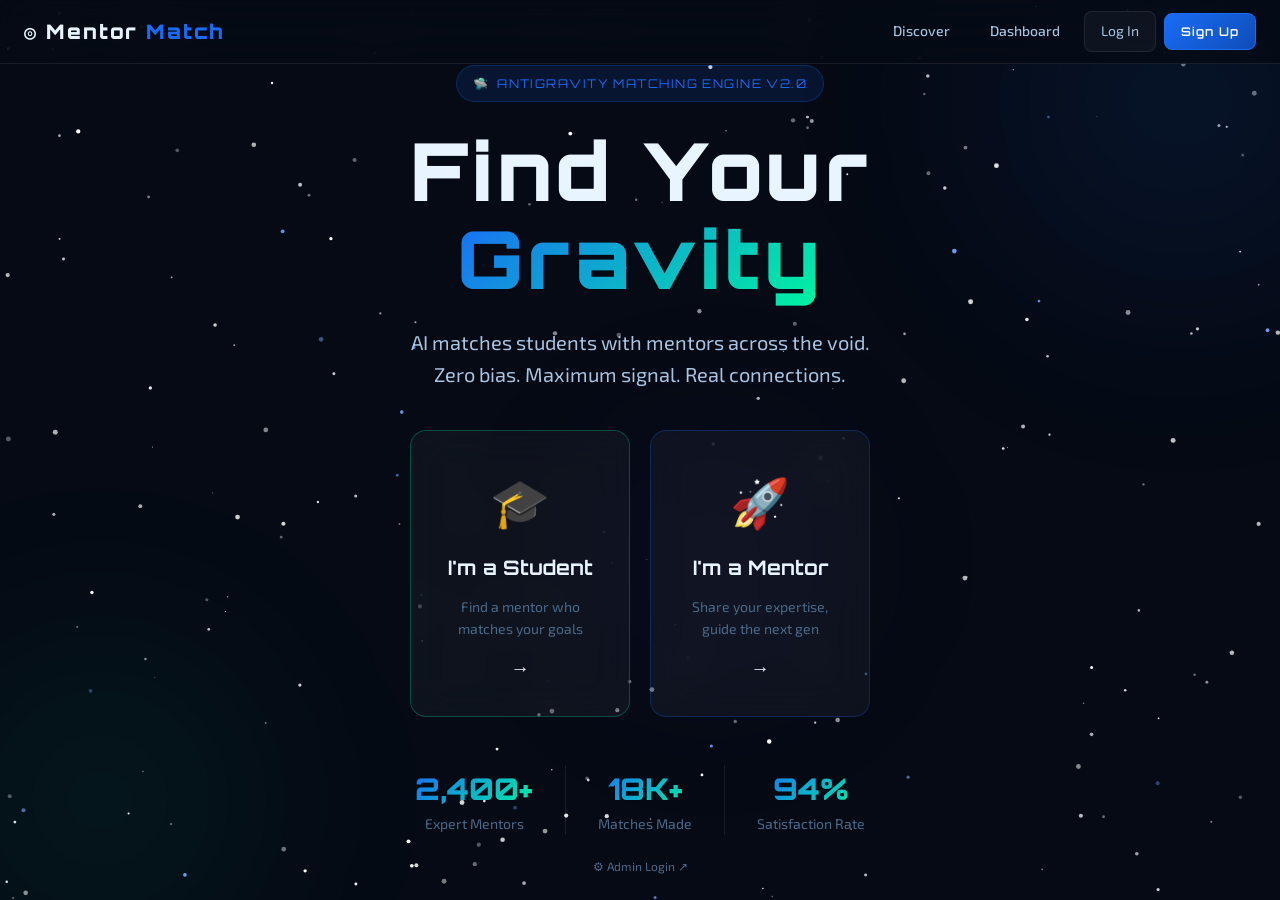
==== commit 96fde6cd: "cma" ====
--- a/dashboard.html
+++ b/dashboard.html
@@ -316,12 +316,14 @@
     reqList.appendChild(createEmptyState('No requests yet', 'Students will appear here when they connect.'));
   } else {
     myMatches.slice(0,5).forEach(m => {
+      const student = getUser(m.studentEmail);
+      const sp = student?.profile ?? { name: m.studentEmail, avatarColor: 'var(--nebula-blue)' };
       const item = document.createElement('div');
       item.className = 'saved-item';
       item.innerHTML = `
-        <div class="avatar" style="background:var(--nebula-blue)">${initials(m.studentEmail)}</div>
+        <div class="avatar" style="background:${sp.avatarColor}">${initials(sp.name)}</div>
         <div class="saved-item-info">
-          <div class="saved-item-name">${m.studentEmail}</div>
+          <div class="saved-item-name">${sp.name}</div>
           <div class="saved-item-role">${timeAgo(m.initiatedAt)} · ${m.score}% match</div>
         </div>
         <span class="badge badge-${m.status==='active'?'green':'amber'}">${m.status}</span>
